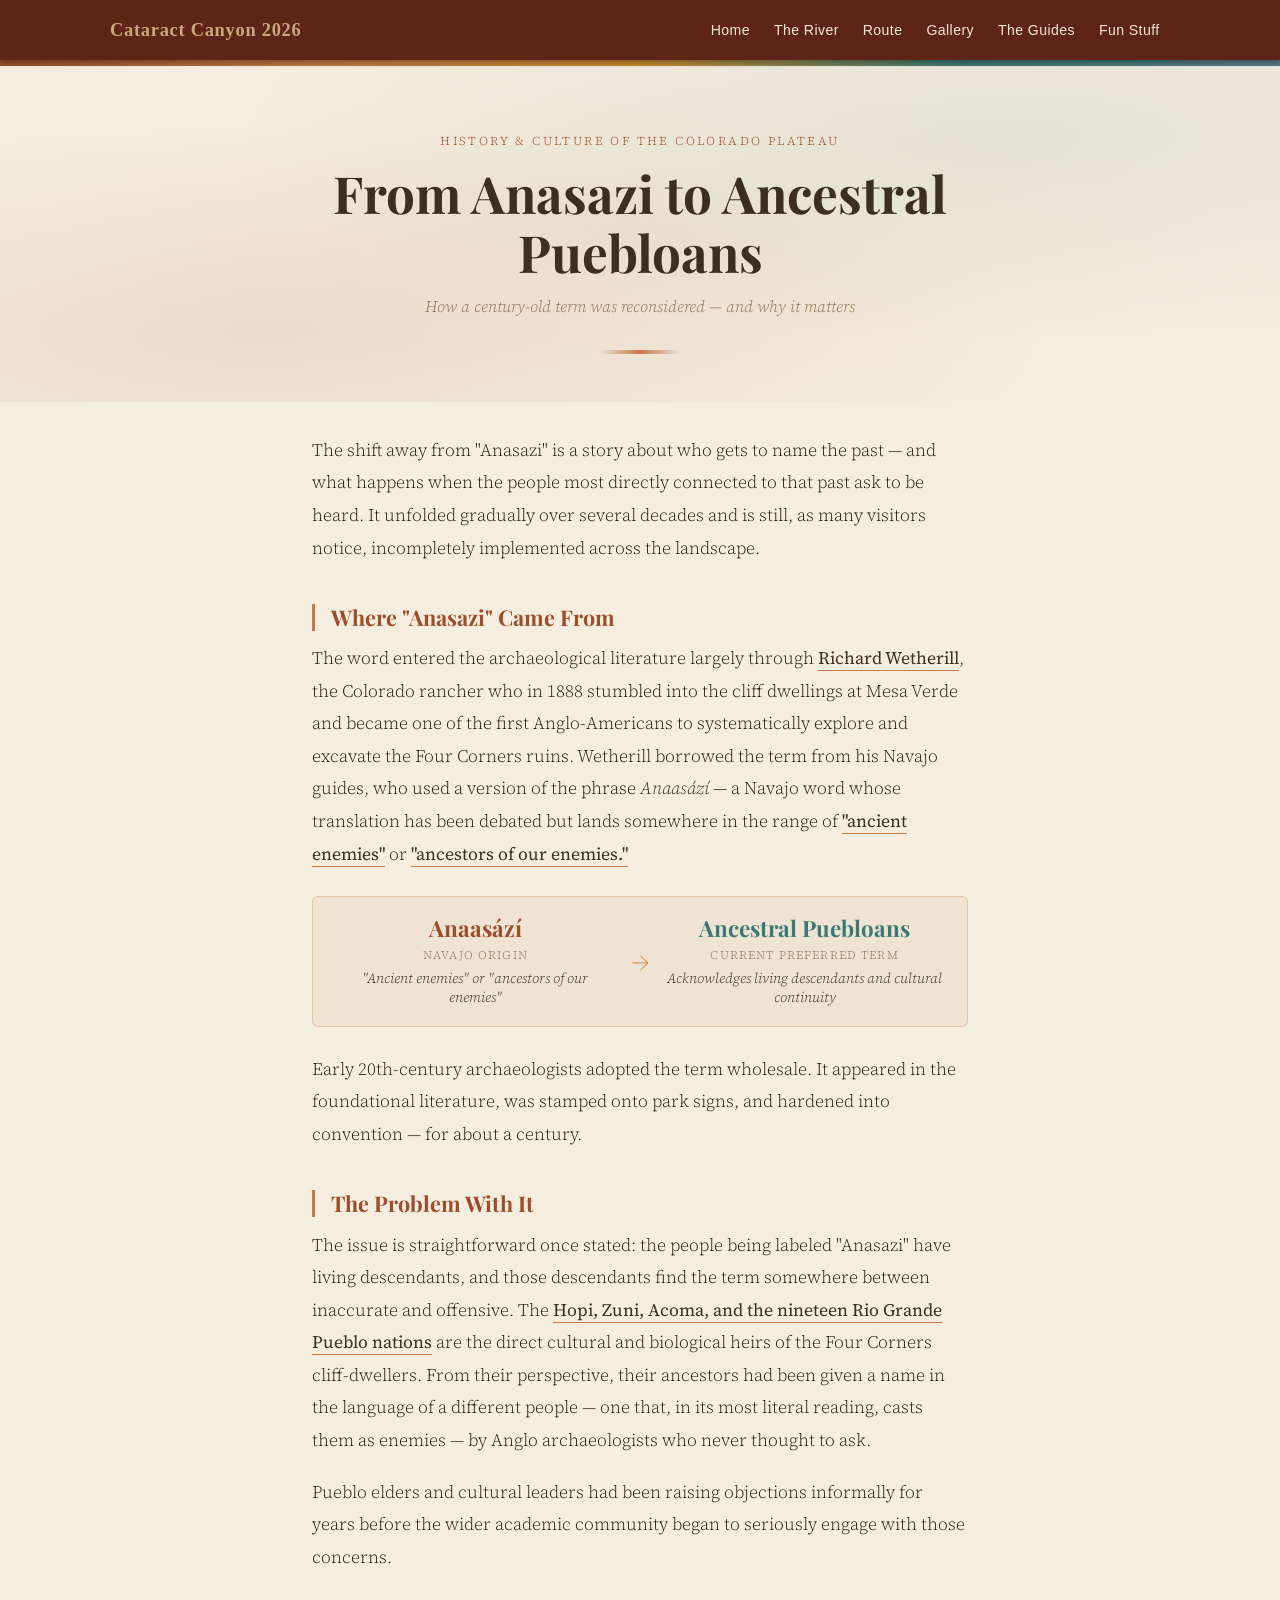
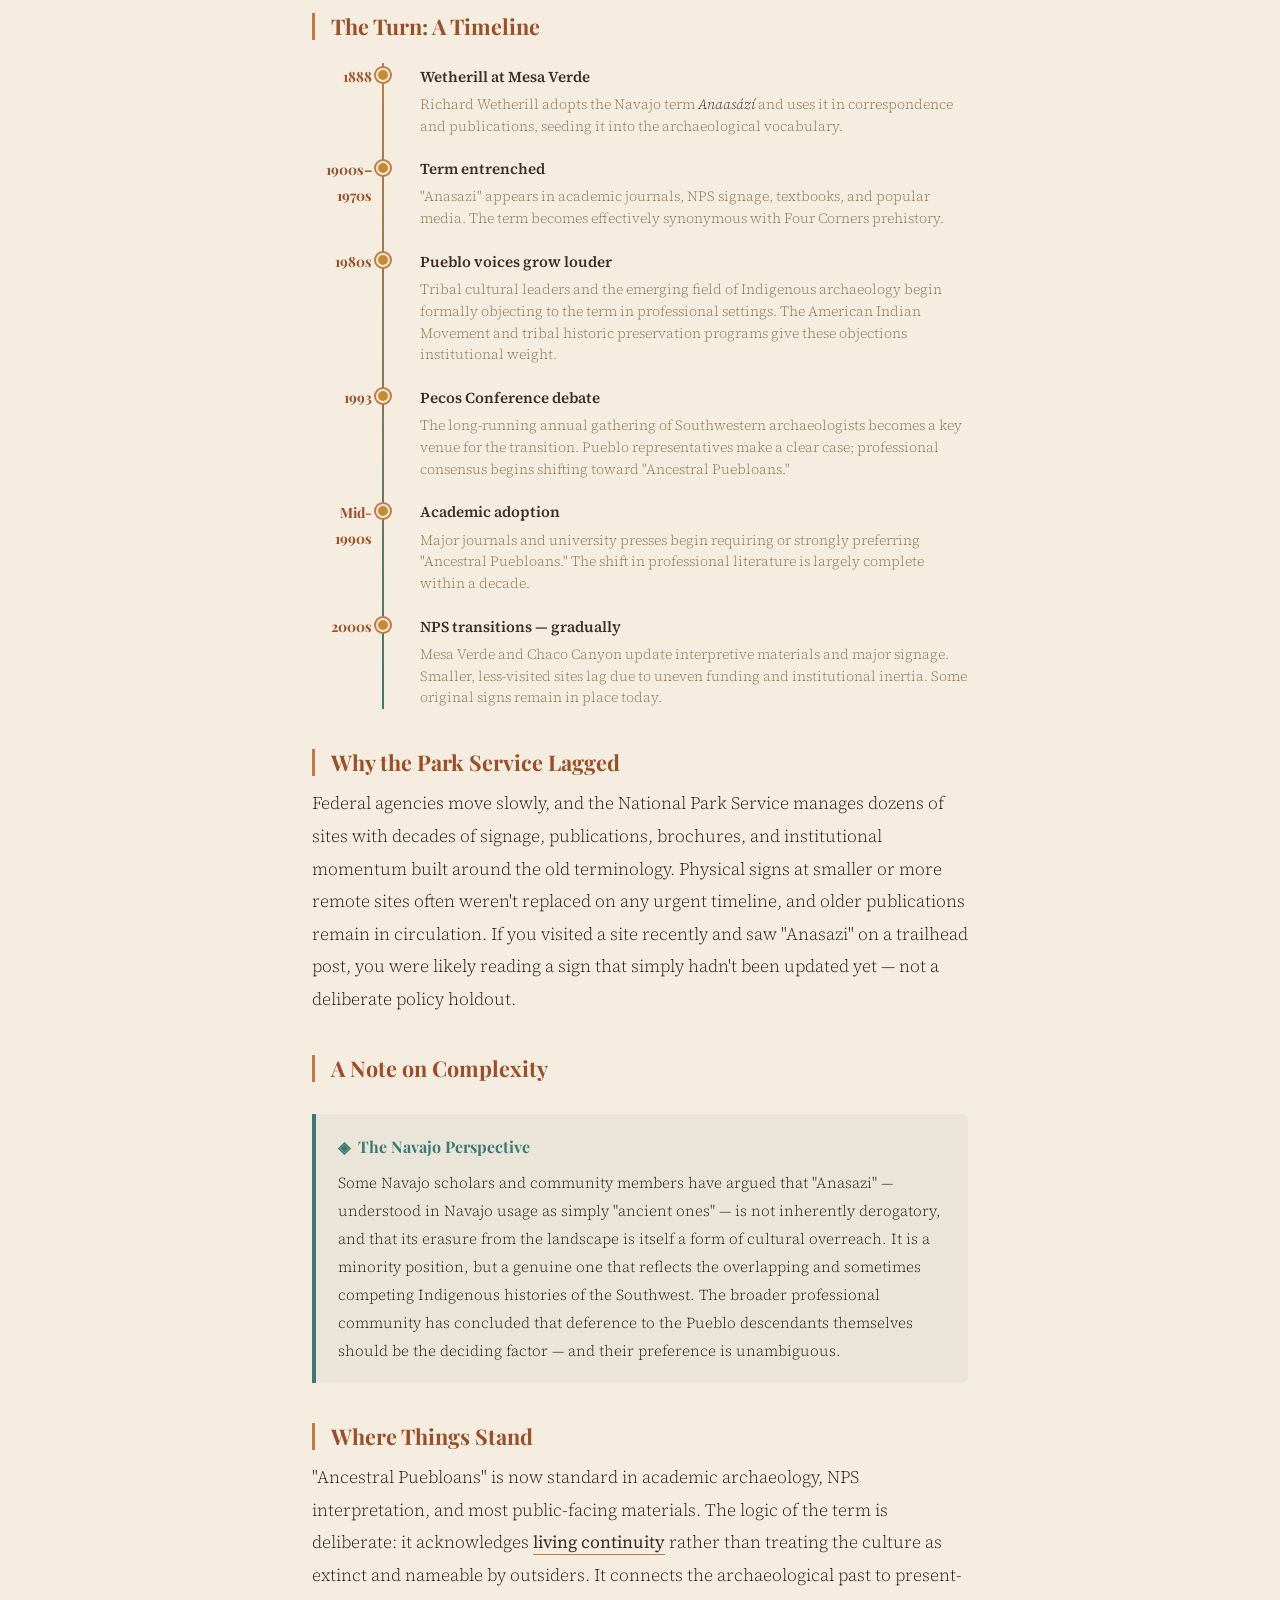
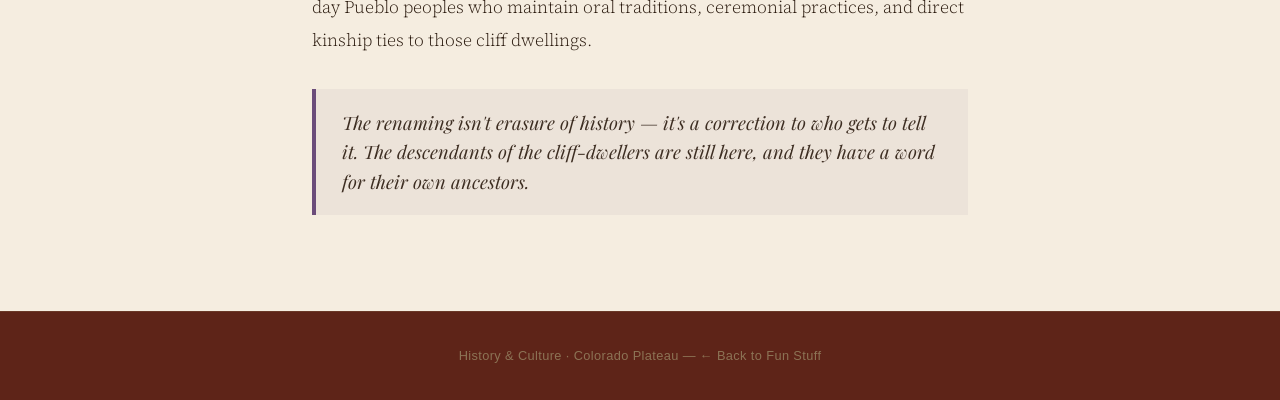
==== ancestral_puebloans.html @ 496e614f "Add three Fun Stuff articles: Ancestral Puebloans, cryptobiotic soil, desert varnish" ====
<!DOCTYPE html>
<html lang="en">
<head>
  <meta charset="UTF-8" />
  <meta name="viewport" content="width=device-width, initial-scale=1.0" />
  <title>From Anasazi to Ancestral Puebloans</title>
  <link href="https://fonts.googleapis.com/css2?family=Playfair+Display:ital,wght@0,400;0,700;1,400&family=Source+Serif+4:ital,wght@0,300;0,400;1,300&display=swap" rel="stylesheet" />
  <link rel="stylesheet" href="css/style.css" />
  <style>
    :root {
      --sand:       #e8d5b0;
      --rust:       #b8460b;
      --ochre:      #c98a2e;
      --deep:       #2a1a0e;
      --stone:      #8c7355;
      --cream:      #f5ede0;
      --purple:     #6b4c7a;
      --charcoal:   #3d2e22;
      --terra:      #9c4e28;
      --clay:       #c47a45;
      --mesa:       #7a5c3a;
      --sky:        #5a7a8c;
      --turquoise:  #3a7a72;
    }

    *, *::before, *::after { box-sizing: border-box; margin: 0; padding: 0; }

    body {
      background-color: var(--cream);
      color: var(--deep);
      font-family: 'Source Serif 4', Georgia, serif;
      font-weight: 300;
      font-size: 1.1rem;
      line-height: 1.85;
      min-height: 100vh;
    }

    /* ── decorative top band ── */
    .band {
      height: 6px;
      background: linear-gradient(90deg,
        var(--terra) 0%, var(--clay) 25%, var(--ochre) 50%, var(--turquoise) 75%, var(--sky) 100%);
    }

    /* ── hero ── */
    header {
      position: relative;
      padding: 4rem 2rem 3rem;
      text-align: center;
      overflow: hidden;
    }
    header::before {
      content: '';
      position: absolute;
      inset: 0;
      background:
        radial-gradient(ellipse at 20% 80%, rgba(156,78,40,.11) 0%, transparent 55%),
        radial-gradient(ellipse at 80% 20%, rgba(58,122,114,.09) 0%, transparent 55%),
        radial-gradient(ellipse at 50% 50%, rgba(201,138,46,.06) 0%, transparent 65%);
      pointer-events: none;
    }

    .kicker {
      font-family: 'Source Serif 4', serif;
      font-size: .75rem;
      letter-spacing: .2em;
      text-transform: uppercase;
      color: var(--terra);
      margin-bottom: .75rem;
      opacity: 0;
      animation: fadeUp .6s .1s forwards;
    }

    h1 {
      font-family: 'Playfair Display', Georgia, serif;
      font-size: clamp(1.9rem, 5vw, 3.2rem);
      font-weight: 700;
      line-height: 1.15;
      color: var(--charcoal);
      max-width: 720px;
      margin: 0 auto .6rem;
      opacity: 0;
      animation: fadeUp .7s .25s forwards;
    }

    .subtitle {
      font-size: 1rem;
      font-style: italic;
      color: var(--stone);
      opacity: 0;
      animation: fadeUp .7s .4s forwards;
    }

    .ornament {
      display: block;
      margin: 1.8rem auto 0;
      width: 80px;
      height: 4px;
      background: linear-gradient(90deg, transparent, var(--clay), transparent);
      opacity: 0;
      animation: fadeUp .6s .55s forwards;
    }

    /* ── article body ── */
    article {
      max-width: 720px;
      margin: 0 auto;
      padding: 2rem 2rem 4rem;
      opacity: 0;
      animation: fadeUp .8s .65s forwards;
    }

    h2 {
      font-family: 'Playfair Display', Georgia, serif;
      font-size: 1.35rem;
      font-weight: 700;
      color: var(--terra);
      margin: 2.5rem 0 .7rem;
      padding-left: 1rem;
      border-left: 3px solid var(--clay);
    }

    p { margin-bottom: 1.2rem; }

    strong {
      font-weight: 400;
      color: var(--charcoal);
      border-bottom: 1px solid var(--clay);
    }

    em {
      font-style: italic;
      color: var(--charcoal);
    }

    /* ── etymology callout ── */
    .etymology {
      display: grid;
      grid-template-columns: 1fr auto 1fr;
      align-items: center;
      gap: 1rem;
      margin: 1.6rem 0;
      padding: 1.2rem 1.4rem;
      background: rgba(156,78,40,.06);
      border-radius: 6px;
      border: 1px solid rgba(196,122,69,.3);
    }
    .ety-word {
      text-align: center;
    }
    .ety-word .term {
      font-family: 'Playfair Display', serif;
      font-size: 1.4rem;
      font-weight: 700;
      line-height: 1.1;
      margin-bottom: .25rem;
    }
    .ety-word .lang {
      font-size: .72rem;
      letter-spacing: .1em;
      text-transform: uppercase;
      color: var(--stone);
    }
    .ety-word .meaning {
      font-size: .88rem;
      font-style: italic;
      color: var(--charcoal);
      margin-top: .2rem;
      line-height: 1.35;
    }
    .ety-word.old .term { color: var(--terra); }
    .ety-word.new .term { color: var(--turquoise); }
    .ety-arrow {
      font-size: 1.6rem;
      color: var(--ochre);
      text-align: center;
    }

    /* ── timeline ── */
    .timeline {
      margin: 1.4rem 0 1.8rem;
      padding: 0;
      list-style: none;
      position: relative;
    }
    .timeline::before {
      content: '';
      position: absolute;
      left: 70px;
      top: 0; bottom: 0;
      width: 2px;
      background: linear-gradient(to bottom, var(--clay), var(--turquoise));
    }
    .tl-item {
      display: flex;
      gap: 1.2rem;
      margin-bottom: 1.1rem;
      position: relative;
    }
    .tl-date {
      width: 60px;
      flex-shrink: 0;
      text-align: right;
      font-family: 'Playfair Display', serif;
      font-size: .88rem;
      font-weight: 700;
      color: var(--terra);
      padding-top: .1rem;
    }
    .tl-dot {
      position: absolute;
      left: 64px;
      top: .35rem;
      width: 14px;
      height: 14px;
      border-radius: 50%;
      background: var(--ochre);
      border: 2px solid var(--cream);
      box-shadow: 0 0 0 2px var(--clay);
      flex-shrink: 0;
      z-index: 1;
    }
    .tl-content {
      padding-left: 1.8rem;
    }
    .tl-content .tl-head {
      font-weight: 600;
      color: var(--charcoal);
      font-size: .95rem;
      margin-bottom: .2rem;
    }
    .tl-content .tl-body {
      font-size: .88rem;
      color: var(--stone);
      line-height: 1.55;
      margin: 0;
    }

    /* ── nuance card ── */
    .nuance-card {
      margin: 2rem 0;
      padding: 1.1rem 1.4rem;
      border-left: 4px solid var(--turquoise);
      background: rgba(58,122,114,.06);
      border-radius: 0 6px 6px 0;
    }
    .nuance-card .card-head {
      font-family: 'Playfair Display', serif;
      font-size: 1rem;
      font-weight: 700;
      color: var(--turquoise);
      margin-bottom: .45rem;
      display: flex;
      align-items: center;
      gap: .5rem;
    }
    .nuance-card .card-head::before { content: '◈'; color: var(--turquoise); }
    .nuance-card p { margin: 0; font-size: .95rem; }

    /* ── pull-quote ── */
    blockquote {
      margin: 2rem 0;
      padding: 1.2rem 1.6rem;
      border-left: 4px solid var(--purple);
      background: rgba(107,76,122,.06);
      font-family: 'Playfair Display', serif;
      font-style: italic;
      font-size: 1.15rem;
      color: var(--charcoal);
      line-height: 1.6;
    }

    /* ── footer ── */
    footer {
      text-align: center;
      padding: 2rem;
      font-size: .8rem;
      color: var(--stone);
      border-top: 1px solid rgba(140,115,85,.25);
    }

    /* ── animations ── */
    @keyframes fadeUp {
      from { opacity: 0; transform: translateY(18px); }
      to   { opacity: 1; transform: translateY(0); }
    }

    @media (max-width: 600px) {
      article { padding: 1.5rem 1.2rem 3rem; }
      .etymology { grid-template-columns: 1fr; }
      .ety-arrow { transform: rotate(90deg); }
      .timeline::before { left: 54px; }
      .tl-date { width: 44px; font-size: .78rem; }
      .tl-dot { left: 48px; }
    }
  </style>
</head>
<body>

<!-- Site Navigation -->
<nav>
  <div class="nav-inner">
    <a class="nav-brand" href="index.html">Cataract Canyon 2026</a>
    <button class="nav-toggle" aria-label="Toggle navigation" aria-expanded="false">
      <span></span><span></span><span></span>
    </button>
    <ul class="nav-links">
      <li><a href="index.html">Home</a></li>
      <li><a href="river.html">The River</a></li>
      <li><a href="route.html">Route</a></li>
      <li><a href="gallery.html">Gallery</a></li>
      <li><a href="crew.html">The Guides</a></li>
      <li><a href="fun_stuff.html">Fun Stuff</a></li>
    </ul>
  </div>
</nav>
<div class="band"></div>

<header>
  <p class="kicker">History &amp; Culture of the Colorado Plateau</p>
  <h1>From Anasazi to Ancestral Puebloans</h1>
  <p class="subtitle">How a century-old term was reconsidered — and why it matters</p>
  <span class="ornament"></span>
</header>

<article>

  <p>The shift away from "Anasazi" is a story about who gets to name the past — and what happens when the people most directly connected to that past ask to be heard. It unfolded gradually over several decades and is still, as many visitors notice, incompletely implemented across the landscape.</p>

  <h2>Where "Anasazi" Came From</h2>

  <p>The word entered the archaeological literature largely through <strong>Richard Wetherill</strong>, the Colorado rancher who in 1888 stumbled into the cliff dwellings at Mesa Verde and became one of the first Anglo-Americans to systematically explore and excavate the Four Corners ruins. Wetherill borrowed the term from his Navajo guides, who used a version of the phrase <em>Anaasází</em> — a Navajo word whose translation has been debated but lands somewhere in the range of <strong>"ancient enemies"</strong> or <strong>"ancestors of our enemies."</strong></p>

  <div class="etymology">
    <div class="ety-word old">
      <div class="term">Anaasází</div>
      <div class="lang">Navajo origin</div>
      <div class="meaning">"Ancient enemies" or "ancestors of our enemies"</div>
    </div>
    <div class="ety-arrow">→</div>
    <div class="ety-word new">
      <div class="term">Ancestral Puebloans</div>
      <div class="lang">Current preferred term</div>
      <div class="meaning">Acknowledges living descendants and cultural continuity</div>
    </div>
  </div>

  <p>Early 20th-century archaeologists adopted the term wholesale. It appeared in the foundational literature, was stamped onto park signs, and hardened into convention — for about a century.</p>

  <h2>The Problem With It</h2>

  <p>The issue is straightforward once stated: the people being labeled "Anasazi" have living descendants, and those descendants find the term somewhere between inaccurate and offensive. The <strong>Hopi, Zuni, Acoma, and the nineteen Rio Grande Pueblo nations</strong> are the direct cultural and biological heirs of the Four Corners cliff-dwellers. From their perspective, their ancestors had been given a name in the language of a different people — one that, in its most literal reading, casts them as enemies — by Anglo archaeologists who never thought to ask.</p>

  <p>Pueblo elders and cultural leaders had been raising objections informally for years before the wider academic community began to seriously engage with those concerns.</p>

  <h2>The Turn: A Timeline</h2>

  <ul class="timeline">
    <li class="tl-item">
      <div class="tl-date">1888</div>
      <div class="tl-dot"></div>
      <div class="tl-content">
        <p class="tl-head">Wetherill at Mesa Verde</p>
        <p class="tl-body">Richard Wetherill adopts the Navajo term <em>Anaasází</em> and uses it in correspondence and publications, seeding it into the archaeological vocabulary.</p>
      </div>
    </li>
    <li class="tl-item">
      <div class="tl-date">1900s–<br/>1970s</div>
      <div class="tl-dot"></div>
      <div class="tl-content">
        <p class="tl-head">Term entrenched</p>
        <p class="tl-body">"Anasazi" appears in academic journals, NPS signage, textbooks, and popular media. The term becomes effectively synonymous with Four Corners prehistory.</p>
      </div>
    </li>
    <li class="tl-item">
      <div class="tl-date">1980s</div>
      <div class="tl-dot"></div>
      <div class="tl-content">
        <p class="tl-head">Pueblo voices grow louder</p>
        <p class="tl-body">Tribal cultural leaders and the emerging field of Indigenous archaeology begin formally objecting to the term in professional settings. The American Indian Movement and tribal historic preservation programs give these objections institutional weight.</p>
      </div>
    </li>
    <li class="tl-item">
      <div class="tl-date">1993</div>
      <div class="tl-dot"></div>
      <div class="tl-content">
        <p class="tl-head">Pecos Conference debate</p>
        <p class="tl-body">The long-running annual gathering of Southwestern archaeologists becomes a key venue for the transition. Pueblo representatives make a clear case; professional consensus begins shifting toward "Ancestral Puebloans."</p>
      </div>
    </li>
    <li class="tl-item">
      <div class="tl-date">Mid-<br/>1990s</div>
      <div class="tl-dot"></div>
      <div class="tl-content">
        <p class="tl-head">Academic adoption</p>
        <p class="tl-body">Major journals and university presses begin requiring or strongly preferring "Ancestral Puebloans." The shift in professional literature is largely complete within a decade.</p>
      </div>
    </li>
    <li class="tl-item">
      <div class="tl-date">2000s</div>
      <div class="tl-dot"></div>
      <div class="tl-content">
        <p class="tl-head">NPS transitions — gradually</p>
        <p class="tl-body">Mesa Verde and Chaco Canyon update interpretive materials and major signage. Smaller, less-visited sites lag due to uneven funding and institutional inertia. Some original signs remain in place today.</p>
      </div>
    </li>
  </ul>

  <h2>Why the Park Service Lagged</h2>

  <p>Federal agencies move slowly, and the National Park Service manages dozens of sites with decades of signage, publications, brochures, and institutional momentum built around the old terminology. Physical signs at smaller or more remote sites often weren't replaced on any urgent timeline, and older publications remain in circulation. If you visited a site recently and saw "Anasazi" on a trailhead post, you were likely reading a sign that simply hadn't been updated yet — not a deliberate policy holdout.</p>

  <h2>A Note on Complexity</h2>

  <div class="nuance-card">
    <div class="card-head">The Navajo Perspective</div>
    <p>Some Navajo scholars and community members have argued that "Anasazi" — understood in Navajo usage as simply "ancient ones" — is not inherently derogatory, and that its erasure from the landscape is itself a form of cultural overreach. It is a minority position, but a genuine one that reflects the overlapping and sometimes competing Indigenous histories of the Southwest. The broader professional community has concluded that deference to the Pueblo descendants themselves should be the deciding factor — and their preference is unambiguous.</p>
  </div>

  <h2>Where Things Stand</h2>

  <p>"Ancestral Puebloans" is now standard in academic archaeology, NPS interpretation, and most public-facing materials. The logic of the term is deliberate: it acknowledges <strong>living continuity</strong> rather than treating the culture as extinct and nameable by outsiders. It connects the archaeological past to present-day Pueblo peoples who maintain oral traditions, ceremonial practices, and direct kinship ties to those cliff dwellings.</p>

  <blockquote>
    The renaming isn't erasure of history — it's a correction to who gets to tell it. The descendants of the cliff-dwellers are still here, and they have a word for their own ancestors.
  </blockquote>

</article>

<footer>
  History &amp; Culture · Colorado Plateau &mdash;
  <a href="fun_stuff.html" style="color:var(--stone);">← Back to Fun Stuff</a>
</footer>

<script src="js/main.js"></script>
</body>
</html>
---- css/style.css ----
/* ============================================================
   Cataract Canyon 2026 — Shared Stylesheet
   Color palette: deep rust, sandstone, river blue, dark slate
   ============================================================ */

/* ---------- CSS Variables ---------- */
:root {
  --rust:       #8B3A2A;
  --rust-dark:  #5E2418;
  --sandstone:  #C9A97A;
  --sand-light: #F2E8D5;
  --river:      #2B6C8E;
  --river-dark: #1A4A63;
  --river-light:#5BA3C2;
  --slate:      #2C2C2C;
  --white:      #FFFFFF;
  --text:       #3A3028;
  --text-light: #7A6A58;
  --nav-height: 60px;
}

/* ---------- Reset & Base ---------- */
*, *::before, *::after {
  box-sizing: border-box;
  margin: 0;
  padding: 0;
}

html {
  font-size: 16px;
  scroll-behavior: smooth;
}

body {
  font-family: Georgia, 'Times New Roman', serif;
  background-color: var(--sand-light);
  color: var(--text);
  line-height: 1.7;
  min-height: 100vh;
}

img {
  max-width: 100%;
  display: block;
}

a {
  color: var(--river);
  text-decoration: none;
}

a:hover {
  color: var(--rust);
  text-decoration: underline;
}

/* ---------- Typography ---------- */
h1, h2, h3, h4 {
  font-family: 'Palatino Linotype', Palatino, 'Book Antiqua', serif;
  color: var(--rust-dark);
  line-height: 1.25;
}

h1 { font-size: 2.4rem; margin-bottom: 0.5rem; }
h2 { font-size: 1.8rem; margin-bottom: 0.75rem; margin-top: 2rem; }
h3 { font-size: 1.3rem; margin-bottom: 0.5rem; margin-top: 1.5rem; }

p {
  margin-bottom: 1rem;
}

/* ---------- Navigation ---------- */
nav {
  background-color: var(--rust-dark);
  height: var(--nav-height);
  position: sticky;
  top: 0;
  z-index: 100;
  box-shadow: 0 2px 6px rgba(0,0,0,0.4);
}

.nav-inner {
  max-width: 1100px;
  margin: 0 auto;
  padding: 0 1.25rem;
  height: 100%;
  display: flex;
  align-items: center;
  justify-content: space-between;
}

.nav-brand {
  color: var(--sandstone);
  font-family: 'Palatino Linotype', Palatino, serif;
  font-size: 1.15rem;
  font-weight: bold;
  letter-spacing: 0.04em;
  text-decoration: none;
  white-space: nowrap;
}

.nav-brand:hover {
  color: var(--sand-light);
  text-decoration: none;
}

.nav-links {
  list-style: none;
  display: flex;
  gap: 0.2rem;
}

.nav-links li a {
  color: var(--sand-light);
  font-family: sans-serif;
  font-size: 0.88rem;
  letter-spacing: 0.03em;
  padding: 0.4rem 0.65rem;
  border-radius: 4px;
  transition: background 0.2s, color 0.2s;
  white-space: nowrap;
}

.nav-links li a:hover,
.nav-links li a.active {
  background-color: var(--rust);
  color: var(--white);
  text-decoration: none;
}

/* Hamburger button (mobile) */
.nav-toggle {
  display: none;
  background: none;
  border: none;
  cursor: pointer;
  padding: 0.5rem;
  flex-direction: column;
  gap: 5px;
}

.nav-toggle span {
  display: block;
  width: 26px;
  height: 2px;
  background-color: var(--sand-light);
  border-radius: 2px;
  transition: transform 0.25s, opacity 0.25s;
}

/* Hamburger → X animation */
.nav-toggle.open span:nth-child(1) { transform: translateY(7px) rotate(45deg); }
.nav-toggle.open span:nth-child(2) { opacity: 0; }
.nav-toggle.open span:nth-child(3) { transform: translateY(-7px) rotate(-45deg); }

/* ---------- Hero ---------- */
.hero {
  position: relative;
  width: 100%;
  height: 70vh;
  min-height: 340px;
  overflow: hidden;
  display: flex;
  align-items: flex-end;
}

.hero img {
  position: absolute;
  inset: 0;
  width: 100%;
  height: 100%;
  object-fit: cover;
  object-position: center 60%;
}

.hero-overlay {
  position: relative;
  z-index: 1;
  width: 100%;
  padding: 2rem 2rem 2.5rem;
  background: linear-gradient(to top, rgba(30,15,5,0.80) 0%, transparent 100%);
}

.hero-overlay h1 {
  color: var(--white);
  font-size: 3rem;
  text-shadow: 0 2px 8px rgba(0,0,0,0.6);
  margin-bottom: 0.25rem;
}

.hero-overlay p {
  color: var(--sandstone);
  font-size: 1.2rem;
  text-shadow: 0 1px 4px rgba(0,0,0,0.5);
  margin: 0;
}

/* ---------- Main content wrapper ---------- */
.page-content {
  max-width: 860px;
  margin: 0 auto;
  padding: 2.5rem 1.5rem 4rem;
}

.page-content.wide {
  max-width: 1100px;
}

/* ---------- Section divider ---------- */
.divider {
  border: none;
  border-top: 2px solid var(--sandstone);
  margin: 2rem 0;
  opacity: 0.5;
}

/* ---------- Cards (gallery, crew) ---------- */
.card-grid {
  display: grid;
  grid-template-columns: repeat(auto-fill, minmax(260px, 1fr));
  gap: 1.5rem;
  margin-top: 1.5rem;
}

.card {
  background: var(--white);
  border-radius: 8px;
  box-shadow: 0 2px 10px rgba(0,0,0,0.10);
  overflow: hidden;
  transition: transform 0.2s, box-shadow 0.2s;
}

.card:hover {
  transform: translateY(-4px);
  box-shadow: 0 6px 18px rgba(0,0,0,0.15);
}

.card-img {
  width: 100%;
  height: 180px;
  object-fit: cover;
  background-color: var(--river-dark);
}

.card-img-placeholder {
  width: 100%;
  height: 180px;
  background: linear-gradient(135deg, var(--river-dark) 0%, var(--rust) 100%);
  display: flex;
  align-items: center;
  justify-content: center;
  font-size: 3rem;
}

.card-body {
  padding: 1.1rem 1.25rem 1.4rem;
}

.card-body h3 {
  margin-top: 0;
  color: var(--rust-dark);
}

.card-body p {
  font-size: 0.92rem;
  color: var(--text-light);
  margin-bottom: 0.75rem;
}

.btn {
  display: inline-block;
  padding: 0.45rem 1rem;
  border-radius: 4px;
  font-family: sans-serif;
  font-size: 0.85rem;
  font-weight: 600;
  letter-spacing: 0.03em;
  transition: background 0.2s;
  text-decoration: none;
}

.btn-river {
  background-color: var(--river);
  color: var(--white);
}

.btn-river:hover {
  background-color: var(--river-dark);
  color: var(--white);
  text-decoration: none;
}

/* ---------- Trip Log ---------- */
.log-entry {
  margin-bottom: 3rem;
  padding-bottom: 2rem;
  border-bottom: 1px solid var(--sandstone);
  opacity: 0.5;
}

.log-entry:last-child {
  border-bottom: none;
}

.log-day {
  font-family: sans-serif;
  font-size: 0.8rem;
  font-weight: 700;
  letter-spacing: 0.1em;
  text-transform: uppercase;
  color: var(--river);
  margin-bottom: 0.25rem;
}

.log-entry h2 {
  margin-top: 0;
  margin-bottom: 0.6rem;
}

.placeholder-badge {
  display: inline-block;
  font-family: sans-serif;
  font-size: 0.75rem;
  background: var(--sandstone);
  color: var(--rust-dark);
  padding: 0.15rem 0.5rem;
  border-radius: 3px;
  margin-bottom: 0.6rem;
  opacity: 0.7;
}

/* ---------- Map embed ---------- */
.map-wrap {
  border-radius: 8px;
  overflow: hidden;
  box-shadow: 0 2px 12px rgba(0,0,0,0.2);
  margin: 1.5rem 0;
}

.map-wrap iframe {
  display: block;
  width: 100%;
  border: none;
}

/* ---------- Crew page ---------- */
.crew-family {
  margin-bottom: 2.5rem;
}

.crew-family h2 {
  border-left: 4px solid var(--rust);
  padding-left: 0.75rem;
}

.crew-member {
  display: flex;
  gap: 1rem;
  align-items: flex-start;
  margin-bottom: 1rem;
  padding: 0.75rem;
  background: var(--white);
  border-radius: 6px;
  box-shadow: 0 1px 4px rgba(0,0,0,0.07);
}

.crew-avatar {
  width: 54px;
  height: 54px;
  border-radius: 50%;
  background: linear-gradient(135deg, var(--river) 0%, var(--rust) 100%);
  display: flex;
  align-items: center;
  justify-content: center;
  font-size: 1.4rem;
  flex-shrink: 0;
}

.crew-info h3 {
  margin: 0 0 0.2rem;
  font-size: 1rem;
}

.crew-info p {
  font-size: 0.88rem;
  color: var(--text-light);
  margin: 0;
}

/* ---------- Page header (non-hero pages) ---------- */
.page-header {
  background: linear-gradient(135deg, var(--rust-dark) 0%, var(--river-dark) 100%);
  padding: 3rem 1.5rem 2.5rem;
  text-align: center;
}

.page-header h1 {
  color: var(--white);
  font-size: 2.6rem;
  text-shadow: 0 2px 6px rgba(0,0,0,0.4);
}

.page-header p {
  color: var(--sandstone);
  font-size: 1.05rem;
  max-width: 600px;
  margin: 0.5rem auto 0;
}

/* ---------- Guides quadrant grid ---------- */
.guides-grid {
  display: grid;
  grid-template-columns: 1fr 1fr;
  grid-template-rows: auto auto;
  gap: 0;
  min-height: 80vh;
}

.guide-quadrant {
  position: relative;
  overflow: hidden;
  display: flex;
  flex-direction: column;
  align-items: center;
  justify-content: flex-end;
  min-height: 420px;
  padding: 2rem 2rem 2.5rem;
  text-align: center;
}

.guide-quadrant:nth-child(1) { background: linear-gradient(160deg, var(--rust-dark) 0%, #3a1a0f 100%); }
.guide-quadrant:nth-child(2) { background: linear-gradient(160deg, var(--river-dark) 0%, #0e2e40 100%); }
.guide-quadrant:nth-child(3) { background: linear-gradient(160deg, #1a3a20 0%, var(--river-dark) 100%); }
.guide-quadrant:nth-child(4) { background: linear-gradient(160deg, #3a2a0a 0%, var(--rust-dark) 100%); }

.guide-photo {
  width: 130px;
  height: 130px;
  border-radius: 50%;
  object-fit: cover;
  border: 4px solid rgba(255,255,255,0.25);
  margin-bottom: 1.25rem;
  background: rgba(255,255,255,0.1);
  display: flex;
  align-items: center;
  justify-content: center;
  font-size: 3.5rem;
  flex-shrink: 0;
}

.guide-name {
  color: var(--sandstone);
  font-family: 'Palatino Linotype', Palatino, serif;
  font-size: 1.6rem;
  margin-bottom: 0.6rem;
  text-shadow: 0 2px 6px rgba(0,0,0,0.5);
}

.guide-bio {
  color: rgba(255,255,255,0.78);
  font-size: 0.9rem;
  line-height: 1.65;
  max-width: 320px;
  margin: 0 auto;
  text-shadow: 0 1px 3px rgba(0,0,0,0.4);
}

@media (max-width: 720px) {
  .guides-grid {
    grid-template-columns: 1fr;
    min-height: unset;
  }
  .guide-quadrant {
    min-height: 360px;
  }
}

/* ---------- Footer ---------- */
footer {
  background-color: var(--rust-dark);
  color: var(--sandstone);
  text-align: center;
  padding: 1.25rem 1rem;
  font-family: sans-serif;
  font-size: 0.82rem;
  letter-spacing: 0.03em;
}

/* ---------- Utility ---------- */
.text-center { text-align: center; }
.mt-1 { margin-top: 0.5rem; }
.mt-2 { margin-top: 1rem; }
.mt-3 { margin-top: 1.5rem; }

/* ---------- Responsive ---------- */
@media (max-width: 720px) {
  .nav-toggle {
    display: flex;
  }

  .nav-links {
    display: none;
    position: absolute;
    top: var(--nav-height);
    left: 0;
    right: 0;
    background-color: var(--rust-dark);
    flex-direction: column;
    padding: 0.5rem 0 1rem;
    gap: 0;
    box-shadow: 0 4px 8px rgba(0,0,0,0.3);
  }

  .nav-links.open {
    display: flex;
  }

  .nav-links li a {
    display: block;
    padding: 0.65rem 1.5rem;
    border-radius: 0;
    font-size: 1rem;
  }

  .hero-overlay h1 {
    font-size: 2rem;
  }

  h1 { font-size: 1.9rem; }
  h2 { font-size: 1.5rem; }

  .card-grid {
    grid-template-columns: 1fr;
  }

  .crew-member {
    flex-direction: column;
  }
}
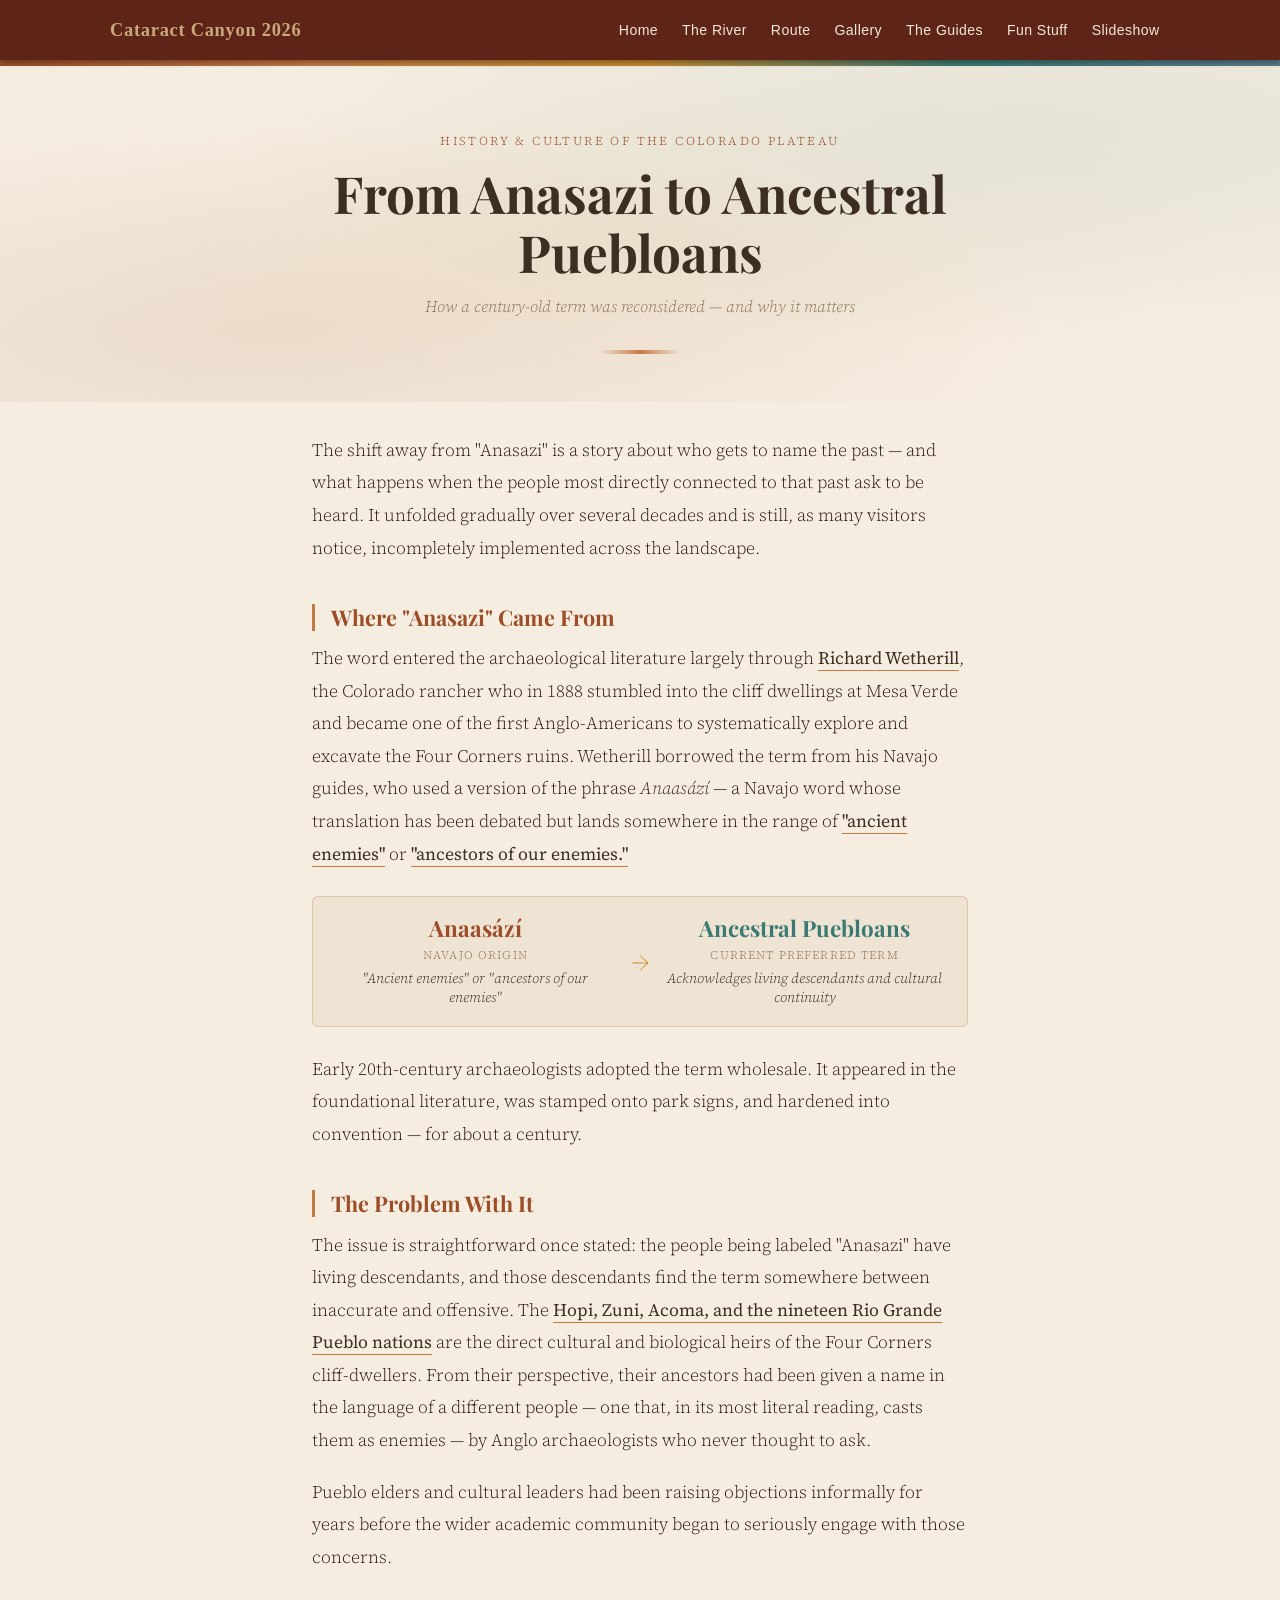
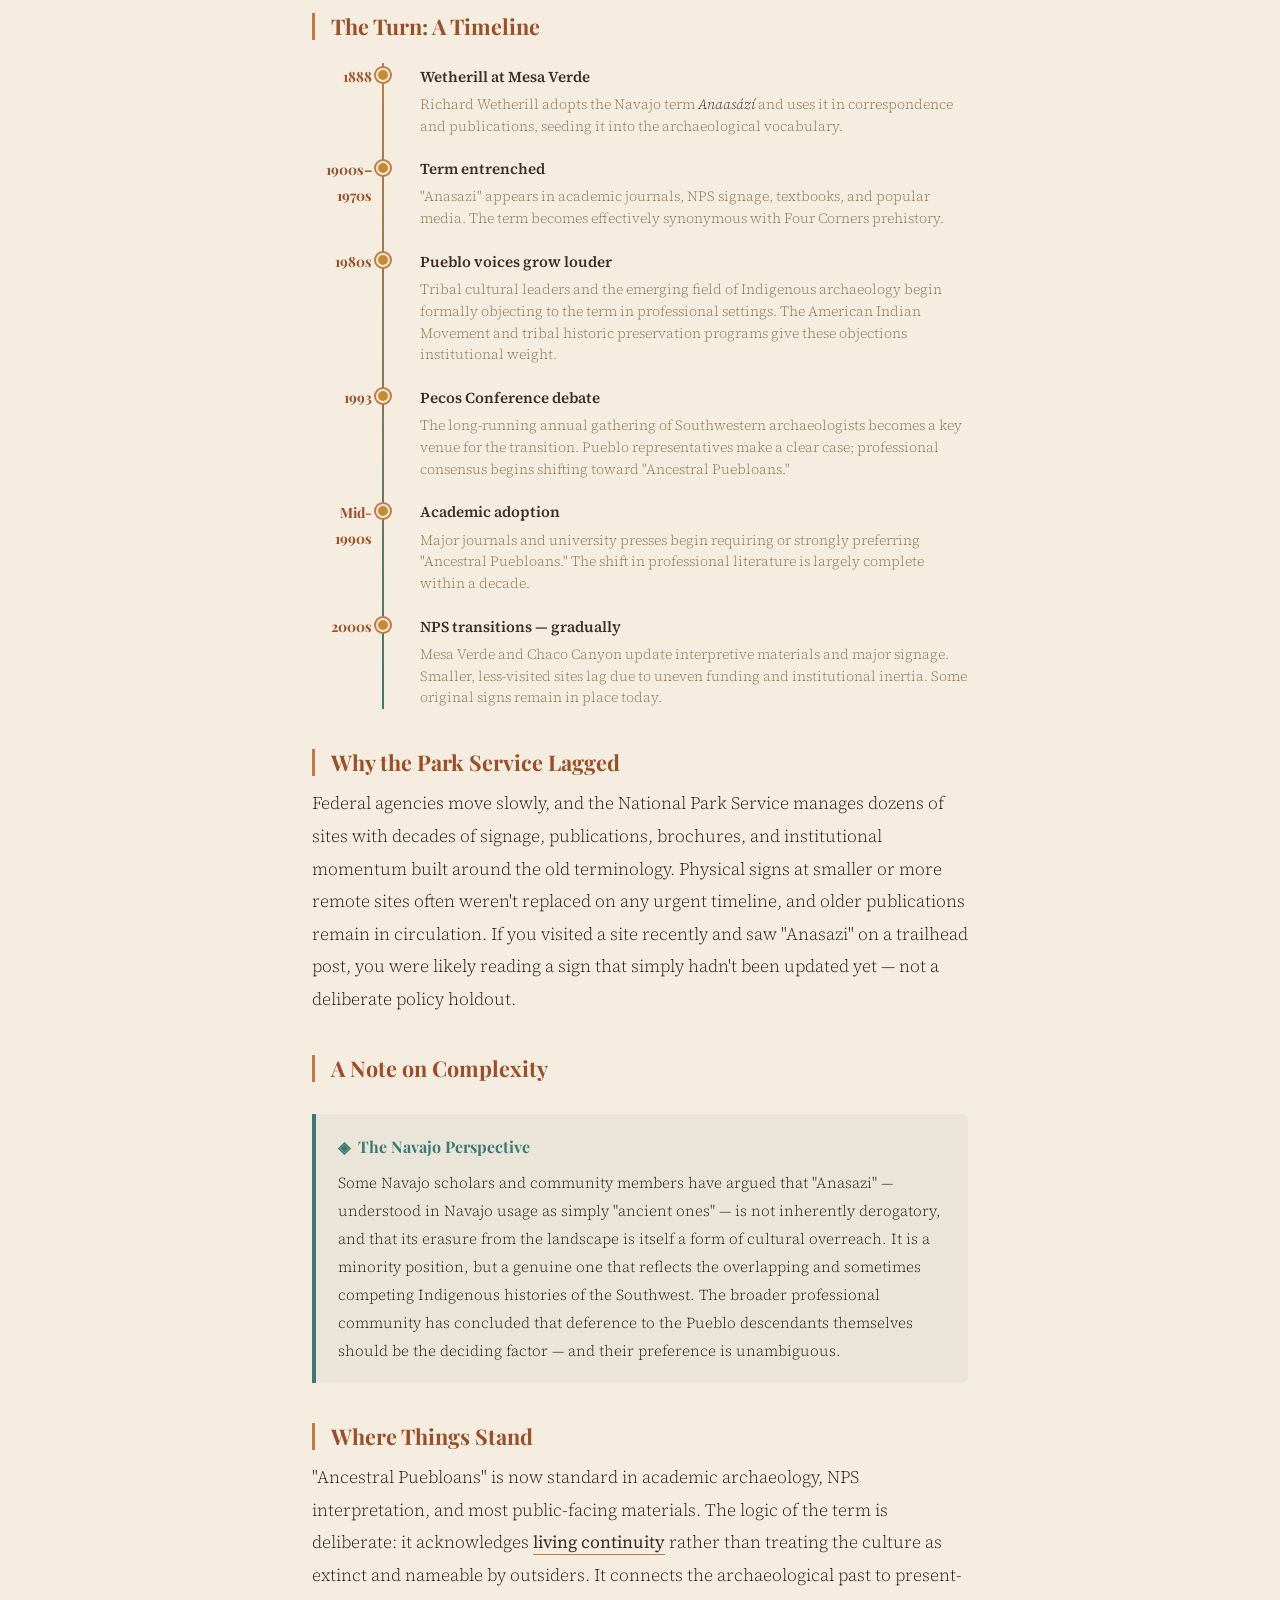
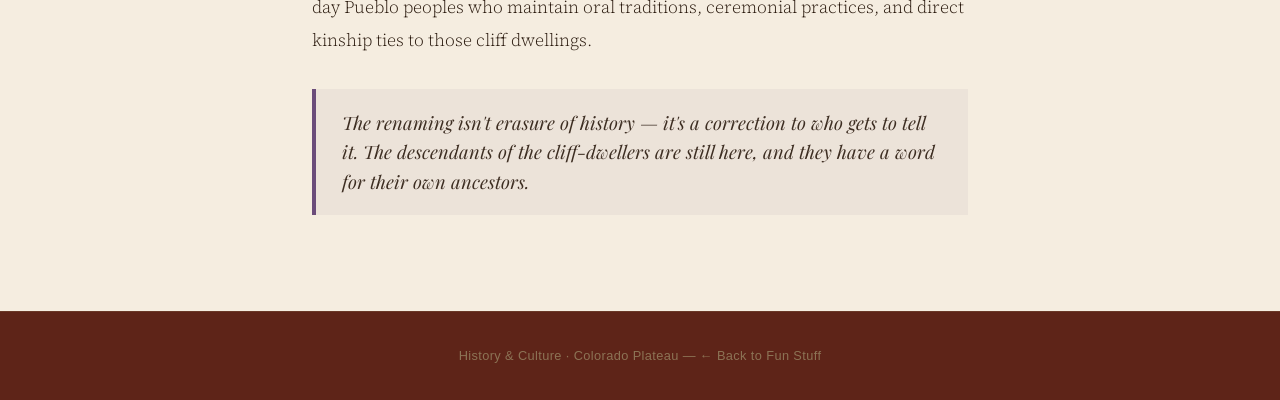
==== commit 96852a51: "update site" ====
--- a/ancestral_puebloans.html
+++ b/ancestral_puebloans.html
@@ -311,6 +311,7 @@
       <li><a href="gallery.html">Gallery</a></li>
       <li><a href="crew.html">The Guides</a></li>
       <li><a href="fun_stuff.html">Fun Stuff</a></li>
+        <li><a href="slideshow.html">Slideshow</a></li>
     </ul>
   </div>
 </nav>
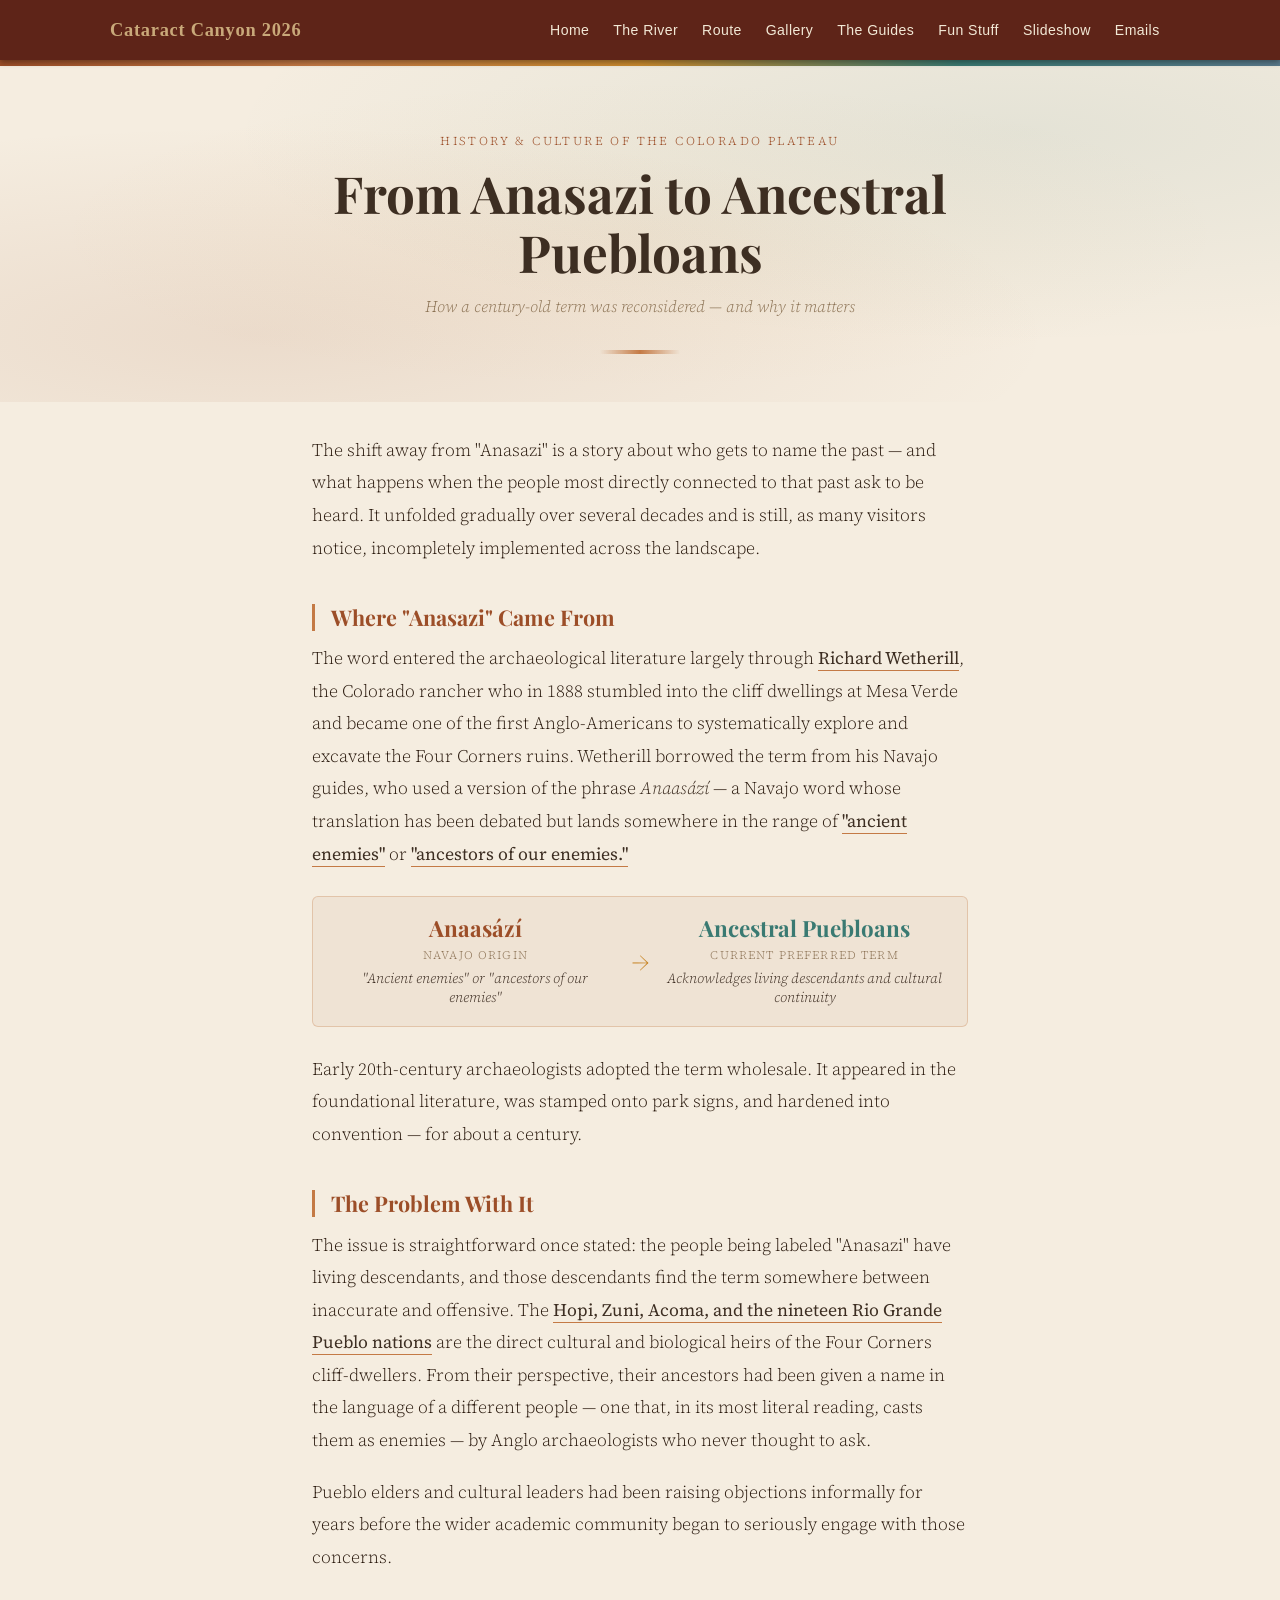
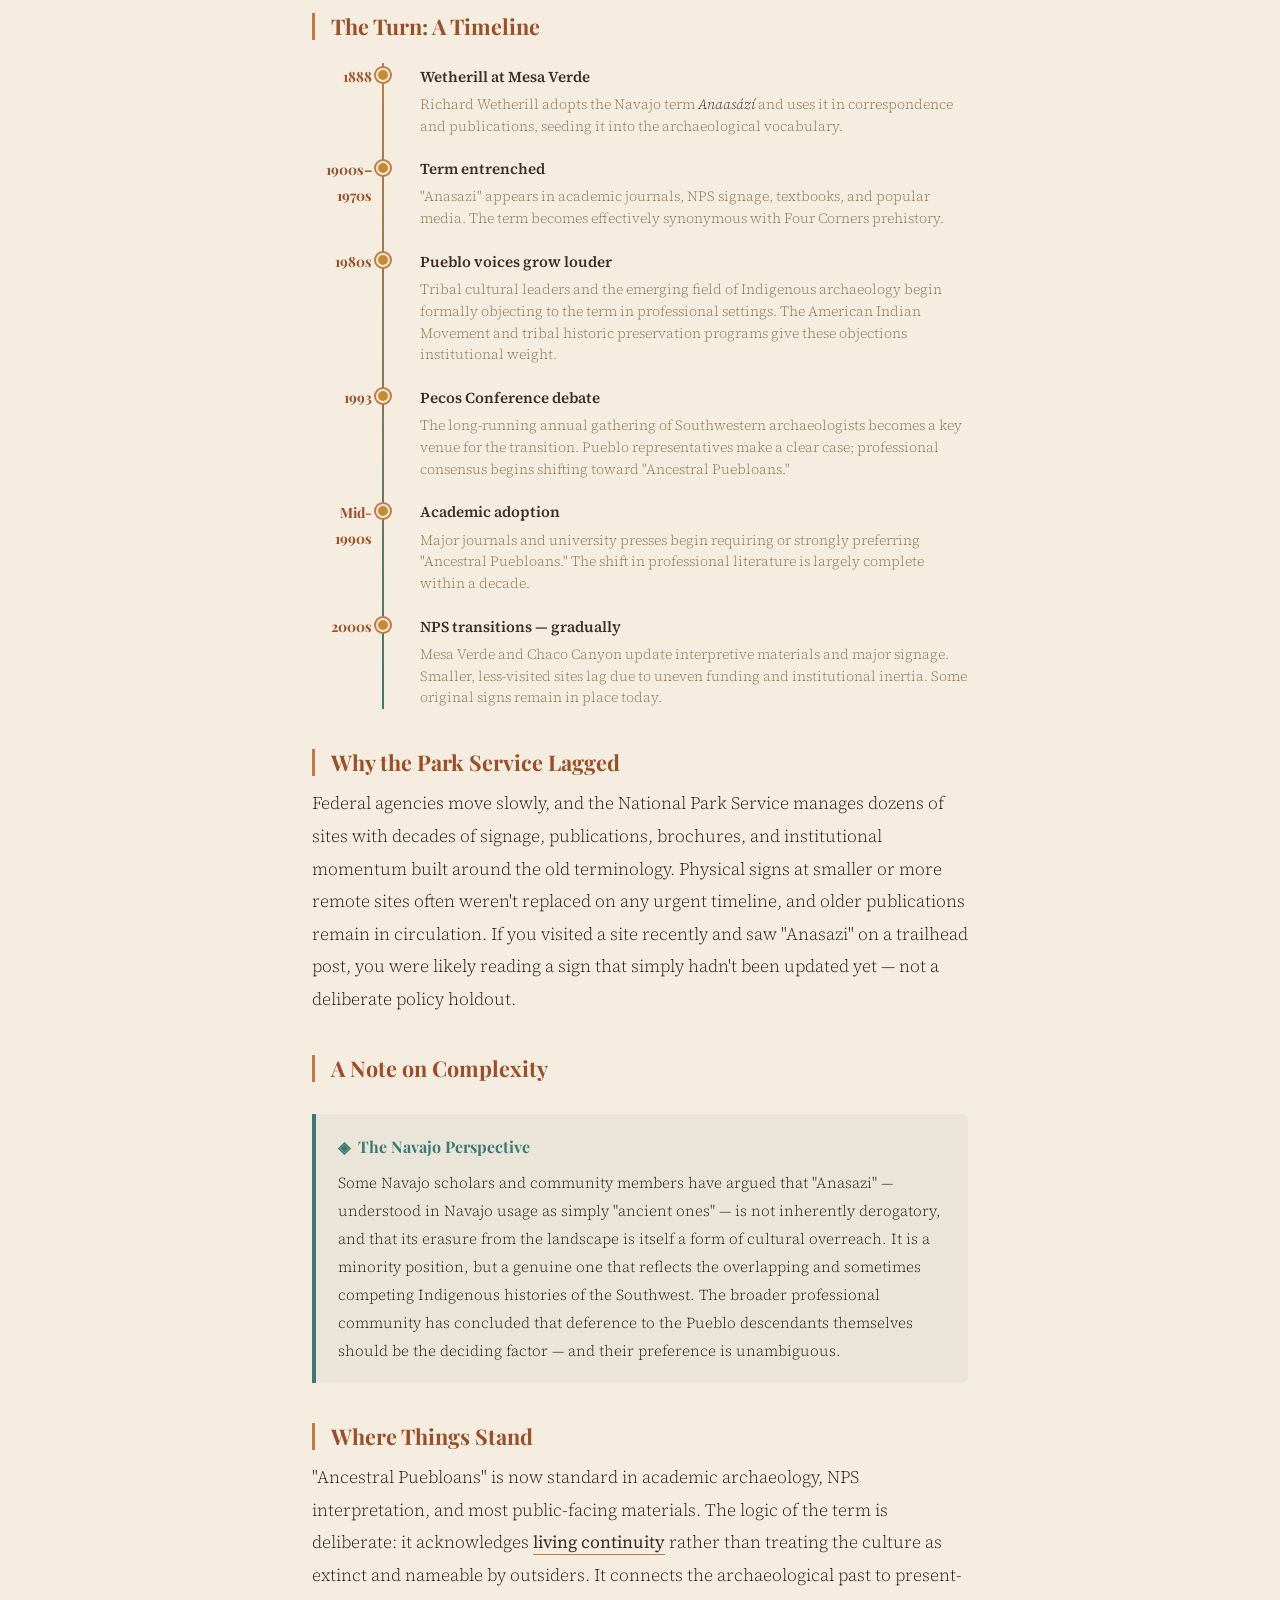
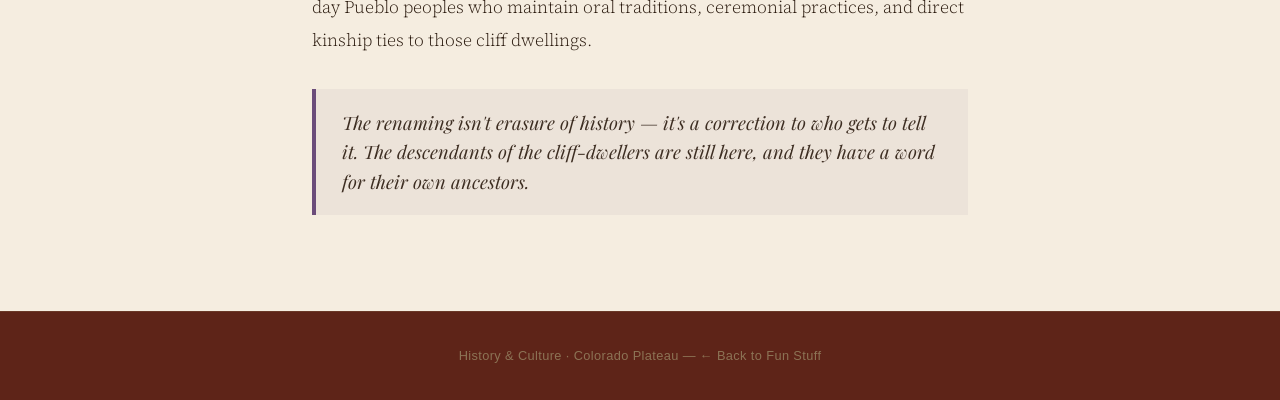
==== commit c828e6a5: "update site" ====
--- a/ancestral_puebloans.html
+++ b/ancestral_puebloans.html
@@ -312,6 +312,7 @@
       <li><a href="crew.html">The Guides</a></li>
       <li><a href="fun_stuff.html">Fun Stuff</a></li>
         <li><a href="slideshow.html">Slideshow</a></li>
+        <li><a href="emails.html">Emails</a></li>
     </ul>
   </div>
 </nav>
